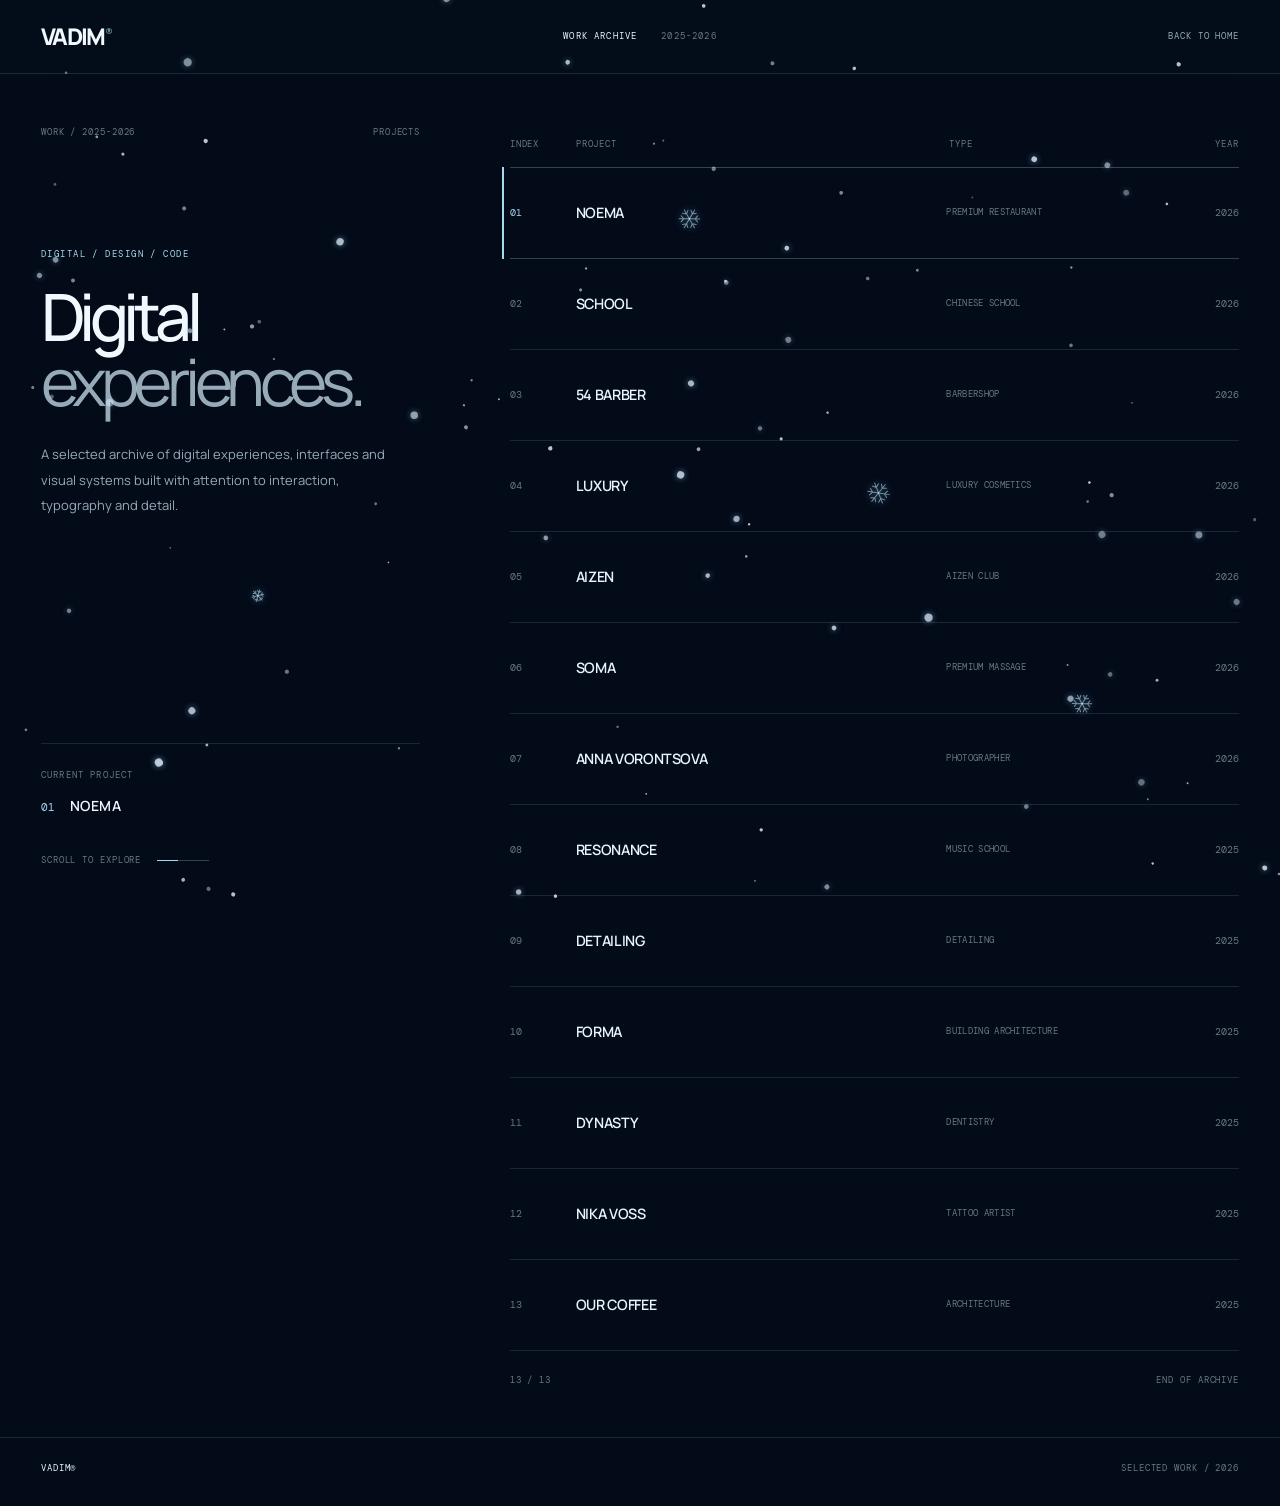
==== portfolio.html @ 7bda6023 "Initial portfolio upload" ====
<!doctype html>
<html lang="en">
	<head>
		<meta charset="UTF-8" />
		<meta name="viewport" content="width=device-width, initial-scale=1.0" />
		<meta name="description" content="VADIM — selected digital work archive." />
		<meta name="theme-color" content="#061224" />
		<title>VADIM — Work Archive</title>
		<link rel="stylesheet" href="./css/portfolio.css" />
		<link rel="stylesheet" href="./css/ice.css" />
		<link
			rel="shortcut icon"
			href="./icons/favicon-02.png"
			type="image/x-icon"
		/>
	</head>
	<body>
		<header class="work-header">
			<a href="index.html" class="work-logo">VADIM<span>®</span></a>

			<div class="work-header__center">
				<span>WORK ARCHIVE</span>
				<span>2025-2026</span>
			</div>

			<a href="index.html#contact" class="work-header__back">BACK TO HOME</a>
		</header>

		<main class="work-layout">
			<aside class="work-sidebar">
				<div class="work-sidebar__top">
					<span>WORK / 2025-2026</span>
					<span>PROJECTS</span>
				</div>

				<div class="work-sidebar__main">
					<p class="work-sidebar__eyebrow">DIGITAL / DESIGN / CODE</p>

					<h1>
						Digital
						<span>experiences.</span>
					</h1>

					<p class="work-sidebar__description">
						A selected archive of digital experiences, interfaces and visual
						systems built with attention to interaction, typography and detail.
					</p>
				</div>

				<div class="work-sidebar__bottom">
					<div class="work-sidebar__current">
						<span class="work-sidebar__current-label">CURRENT PROJECT</span>

						<div class="work-sidebar__current-project">
							<span class="work-sidebar__current-number">01</span>
							<span class="work-sidebar__current-name">NOEMA</span>
						</div>
					</div>

					<div class="work-sidebar__scroll">
						<span>SCROLL TO EXPLORE</span>
						<span class="work-sidebar__scroll-line"></span>
					</div>
				</div>
			</aside>

			<section class="work-content" aria-label="Selected projects">
				<div class="work-content__header">
					<span>INDEX</span>
					<span>PROJECT</span>
					<span>TYPE</span>
					<span>YEAR</span>
				</div>

				<div class="work-list">
					<article
						class="work-item is-active"
						data-number="01"
						data-name="NOEMA"
						data-type="PREMIUM RESTAURANT"
						data-year="2026"
						data-images="./images/NOEMA/NOEMA-01.webp|./images/NOEMA/NOEMA-02.webp|./images/NOEMA/NOEMA-03.webp|./images/NOEMA/NOEMA-04.webp|./images/NOEMA/NOEMA-05.webp|./images/NOEMA/NOEMA-06.webp|./images/NOEMA/NOEMA-07.webp|./images/NOEMA/NOEMA-08.webp"
						role="button"
						tabindex="0"
						aria-label="Open project: NOEMA"
					>
						<span class="work-item__index">01</span>
						<span class="work-item__project">NOEMA</span>
						<span class="work-item__type">PREMIUM RESTAURANT</span>
						<span class="work-item__year">2026</span>
					</article>

					<article
						class="work-item"
						data-number="02"
						data-name="SCHOOL"
						data-type="CHINESE SCHOOL"
						data-year="2026"
						data-images="./images/School/CHINESE-01.webp|./images/School/CHINESE-02.webp|./images/School/CHINESE-03.webp|./images/School/CHINESE-04.webp|./images/School/CHINESE-05.webp|./images/School/CHINESE-06.webp|./images/School/CHINESE-07.webp|./images/School/CHINESE-08.webp|./images/School/CHINESE-09.webp|"
						role="button"
						tabindex="0"
						aria-label="Open project: SCHOOL"
					>
						<span class="work-item__index">02</span>
						<span class="work-item__project">SCHOOL</span>
						<span class="work-item__type">CHINESE SCHOOL</span>
						<span class="work-item__year">2026</span>
					</article>

					<article
						class="work-item"
						data-number="03"
						data-name="54 BARBER"
						data-type="BARBERSHOP"
						data-year="2026"
						data-images="./images/54-BARBER/BARBER-01.webp|./images/54-BARBER/BARBER-02.webp|./images/54-BARBER/BARBER-03.webp|./images/54-BARBER/BARBER-04.webp|./images/54-BARBER/BARBER-05.webp|./images/54-BARBER/BARBER-06.webp"
						role="button"
						tabindex="0"
						aria-label="Open project: 54 BARBER"
					>
						<span class="work-item__index">03</span>
						<span class="work-item__project">54 BARBER</span>
						<span class="work-item__type">BARBERSHOP</span>
						<span class="work-item__year">2026</span>
					</article>

					<article
						class="work-item"
						data-number="04"
						data-name="LUXURY"
						data-type="LUXURY COSMETICS"
						data-year="2026"
						data-images="./images/Luxury/Luxury-01.webp|./images/Luxury/Luxury-03.webp|./images/Luxury/Luxury-06.webp|./images/Luxury/Luxury-07.webp|./images/Luxury/Luxury-08.webp|./images/Luxury/Luxury-09.webp|"
						role="button"
						tabindex="0"
						aria-label="Open project: LUXURY"
					>
						<span class="work-item__index">04</span>
						<span class="work-item__project">LUXURY</span>
						<span class="work-item__type">LUXURY COSMETICS</span>
						<span class="work-item__year">2026</span>
					</article>

					<article
						class="work-item"
						data-number="05"
						data-name="AIZEN"
						data-type="AIZEN CLUB"
						data-year="2026"
						data-images="./images/Aizen/aizen-01.webp|./images/Aizen/aizen-02.webp|./images/Aizen/aizen-03.webp|./images/Aizen/aizen-04.webp|./images/Aizen/aizen-05.webp|./images/Aizen/aizen-06.webp|./images/Aizen/aizen-07.jpeg|./images/Aizen/aizen-08.webp|"
						role="button"
						tabindex="0"
						aria-label="Open project: AIZEN"
					>
						<span class="work-item__index">05</span>
						<span class="work-item__project">AIZEN</span>
						<span class="work-item__type">AIZEN CLUB</span>
						<span class="work-item__year">2026</span>
					</article>

					<article
						class="work-item"
						data-number="06"
						data-name="SOMA"
						data-type="PREMIUM MASSAGE"
						data-year="2026"
						data-images="./images/SOMA/SOMA-01.webp|./images/SOMA/SOMA-02.webp|./images/SOMA/SOMA-03.webp|./images/SOMA/SOMA-04.webp|./images/SOMA/SOMA-05.webp|./images/SOMA/SOMA-06.webp"
						role="button"
						tabindex="0"
						aria-label="Open project: SOMA"
					>
						<span class="work-item__index">06</span>
						<span class="work-item__project">SOMA</span>
						<span class="work-item__type">PREMIUM MASSAGE</span>
						<span class="work-item__year">2026</span>
					</article>

					<article
						class="work-item"
						data-number="07"
						data-name="Anna Vorontsova"
						data-type="PHOTOGRAPHER"
						data-year="2026"
						data-images="./images/Anna/Anna-01.webp|./images/Anna/Anna-02.webp|./images/Anna/Anna-03.webp|./images/Anna/Anna-04.webp"
						role="button"
						tabindex="0"
						aria-label="Open project: Anna Vorontsova"
					>
						<span class="work-item__index">07</span>
						<span class="work-item__project">ANNA VORONTSOVA</span>
						<span class="work-item__type">PHOTOGRAPHER</span>
						<span class="work-item__year">2026</span>
					</article>

					<article
						class="work-item"
						data-number="08"
						data-name="Resonance"
						data-type="MUSIC SCHOOL"
						data-year="2025"
						data-images="./images/Resonance/Resonance-01.webp|./images/Resonance/Resonance-02.webp|./images/Resonance/Resonance-03.webp|./images/Resonance/Resonance-04.webp|./images/Resonance/Resonance-05.webp|./images/Resonance/Resonance-06.webp|./images/Resonance/Resonance-07.webp|./images/Resonance/Resonance-08.webp|./images/Resonance/Resonance-09.webp"
						role="button"
						tabindex="0"
						aria-label="Open project: Resonance"
					>
						<span class="work-item__index">08</span>
						<span class="work-item__project">RESONANCE</span>
						<span class="work-item__type">MUSIC SCHOOL</span>
						<span class="work-item__year">2025</span>
					</article>

					<article
						class="work-item"
						data-number="09"
						data-name="DETAILING"
						data-type="DETAILING"
						data-year="2025"
						data-images="./images/detailing/detailing-01.webp|./images/detailing/detailing-02.webp|./images/detailing/detailing-03.webp|./images/detailing/detailing-04.webp|./images/detailing/detailing-05.webp"
						role="button"
						tabindex="0"
						aria-label="Open project: DETAILING"
					>
						<span class="work-item__index">09</span>
						<span class="work-item__project">DETAILING</span>
						<span class="work-item__type">DETAILING</span>
						<span class="work-item__year">2025</span>
					</article>

					<article
						class="work-item"
						data-number="10"
						data-name="FORMA"
						data-type="BUILDING ARCHITECTURE"
						data-year="2025"
						data-images="./images/Forma/forma-01.webp|./images/Forma/forma-02.webp|./images/Forma/forma-03.webp|./images/Forma/forma-04.webp|./images/Forma/forma-05.webp"
						role="button"
						tabindex="0"
						aria-label="Open project: FORMA"
					>
						<span class="work-item__index">10</span>
						<span class="work-item__project">FORMA</span>
						<span class="work-item__type">BUILDING ARCHITECTURE</span>
						<span class="work-item__year">2025</span>
					</article>

					<article
						class="work-item"
						data-number="11"
						data-name="DYNASTY"
						data-type="DENTISTRY"
						data-year="2025"
						data-images="./images/Dynasty/dynasty-01.webp|./images/Dynasty/dynasty-02.webp|./images/Dynasty/dynasty-03.webp|./images/Dynasty/dynasty-04.webp|./images/Dynasty/dynasty-05.webp|./images/Dynasty/dynasty-06.webp|./images/Dynasty/dynasty-07.webp"
						role="button"
						tabindex="0"
						aria-label="Open project: DYNASTY"
					>
						<span class="work-item__index">11</span>
						<span class="work-item__project">DYNASTY</span>
						<span class="work-item__type">DENTISTRY</span>
						<span class="work-item__year">2025</span>
					</article>

					<article
						class="work-item"
						data-number="12"
						data-name="Nika Voss"
						data-type="TATTOO ARTIST"
						data-year="2025"
						data-images="./images/Nika/Nika-01.webp|./images/Nika/Nika-02.webp|./images/Nika/Nika-03.webp|./images/Nika/Nika-04.webp|./images/Nika/Nika-05.webp"
						role="button"
						tabindex="0"
						aria-label="Open project: Nika Voss"
					>
						<span class="work-item__index">12</span>
						<span class="work-item__project">NIKA VOSS</span>
						<span class="work-item__type">TATTOO ARTIST</span>
						<span class="work-item__year">2025</span>
					</article>

					<article
						class="work-item"
						data-number="13"
						data-name="Coffee"
						data-type="OUR COFFEE"
						data-year="2025"
						data-images="./images/Coffee/Coffee-01.webp|./images/Coffee/Coffee-02.webp|./images/Coffee/Coffee-03.webp|./images/Coffee/Coffee-04.webp|./images/Coffee/Coffee-05.webp"
						role="button"
						tabindex="0"
						aria-label="Open project: Our Coffee"
					>
						<span class="work-item__index">13</span>
						<span class="work-item__project">OUR COFFEE</span>
						<span class="work-item__type">ARCHITECTURE</span>
						<span class="work-item__year">2025</span>
					</article>
				</div>

				<footer class="work-content__footer">
					<span>13 / 13</span>
					<span>END OF ARCHIVE</span>
				</footer>
			</section>
		</main>

		<div class="work-preview" aria-hidden="true">
			<div class="work-preview__image">
				<img id="work-preview-image" src="" alt="" />

				<div class="work-preview__counter">
					<span id="work-preview-current">01</span>
					<span>/</span>
					<span id="work-preview-total">08</span>
				</div>
			</div>

			<div class="work-preview__info">
				<span id="work-preview-number">01</span>
				<span id="work-preview-name">NOEMA</span>
			</div>
		</div>

		<div class="project-modal" aria-hidden="true">
			<div class="project-modal__backdrop"></div>

			<div
				class="project-modal__window"
				role="dialog"
				aria-modal="true"
				aria-labelledby="project-modal-title"
				tabindex="-1"
			>
				<button
					class="project-modal__close"
					type="button"
					aria-label="Close project"
				>
					<span></span>
					<span></span>
				</button>

				<div class="project-modal__top">
					<div class="project-modal__counter">01 / 13</div>

					<div class="project-modal__heading">
						<h2 class="project-modal__title" id="project-modal-title">NOEMA</h2>

						<div class="project-modal__meta">
							<span class="project-modal__type">PREMIUM RESTAURANT</span>
							<span class="project-modal__year">2026</span>
						</div>
					</div>
				</div>

				<div class="project-modal__image">
					<button
						class="project-modal__arrow project-modal__arrow--prev"
						type="button"
						aria-label="Previous image"
					>
						<svg viewBox="0 0 24 24" aria-hidden="true" focusable="false">
							<path d="m14.5 5-7 7 7 7" />
						</svg>
					</button>

					<div class="project-modal__image-loader">
						<span></span>
					</div>

					<img id="project-modal-image" src="" alt="" />

					<button
						class="project-modal__arrow project-modal__arrow--next"
						type="button"
						aria-label="Next image"
					>
						<svg viewBox="0 0 24 24" aria-hidden="true" focusable="false">
							<path d="m9.5 5 7 7-7 7" />
						</svg>
					</button>

					<div class="project-modal__image-index">01 / 08</div>
				</div>

				<div
					class="project-thumbs"
					id="project-thumbs"
					aria-label="Project images"
				></div>

				<div class="project-modal__bottom">
					<button
						class="project-modal__project-nav project-modal__prev"
						type="button"
						aria-label="Previous project"
					>
						<svg viewBox="0 0 24 24" aria-hidden="true" focusable="false">
							<path d="m14.5 5-7 7 7 7" />
						</svg>
						<span>PREVIOUS PROJECT</span>
					</button>

					<div class="project-modal__progress">
						<span></span>
					</div>

					<button
						class="project-modal__project-nav project-modal__next"
						type="button"
						aria-label="Next project"
					>
						<span>NEXT PROJECT</span>
						<svg viewBox="0 0 24 24" aria-hidden="true" focusable="false">
							<path d="m9.5 5 7 7-7 7" />
						</svg>
					</button>
				</div>
			</div>
		</div>

		<footer class="work-footer">
			<span>VADIM®</span>
			<span>SELECTED WORK / 2026</span>
		</footer>

		<script src="./js/portfolio.js"></script>
		<script src="./js/ice.js"></script>
	</body>
</html>
---- css/portfolio.css ----
@import url("https://fonts.googleapis.com/css2?family=DM+Mono:wght@400;500&family=Manrope:wght@400;500;600;700;800&display=swap");

:root {
	--bg: #061224;
	--bg-deep: #030a15;
	--panel: #09182b;
	--panel-light: #0d2037;
	--text: #e6f4fc;
	--muted: rgba(214, 238, 252, 0.48);
	--muted-strong: rgba(214, 238, 252, 0.7);
	--line: rgba(214, 238, 252, 0.12);
	--line-strong: rgba(214, 238, 252, 0.24);
	--ice: #a5d9ee;
	--ice-bright: #e3f8ff;
	--font-main: "Manrope", sans-serif;
	--font-mono: "DM Mono", monospace;
	--header-height: 74px;
	--page-gutter: clamp(18px, 3.2vw, 52px);
	--preview-x: 50vw;
	--preview-y: 50vh;
	--ease: cubic-bezier(0.22, 1, 0.36, 1);
}

* {
	box-sizing: border-box;
}

html {
	min-width: 320px;
	background: var(--bg);
	scroll-behavior: smooth;
	scrollbar-color: rgba(165, 217, 238, 0.3) var(--bg-deep);
	scrollbar-width: thin;
}

body {
	min-width: 320px;
	margin: 0;
	background:
		radial-gradient(
			ellipse at 80% 12%,
			rgba(64, 117, 163, 0.09),
			transparent 35%
		),
		var(--bg);
	color: var(--text);
	font-family: var(--font-main);
	font-size: 14px;
	font-weight: 400;
	line-height: 1.5;
	-webkit-font-smoothing: antialiased;
	text-rendering: optimizeLegibility;
}

body.modal-open {
	overflow: hidden;
}

body,
button,
a {
	-webkit-tap-highlight-color: transparent;
}

button,
input,
textarea,
select {
	font: inherit;
}

button {
	color: inherit;
}

button:focus-visible,
a:focus-visible,
.work-item:focus-visible {
	outline: 1px solid var(--ice);
	outline-offset: 5px;
}

a {
	color: inherit;
	text-decoration: none;
}

button {
	border: 0;
}

img {
	display: block;
	max-width: 100%;
}

::selection {
	background: rgba(165, 217, 238, 0.3);
	color: #fff;
}

::-webkit-scrollbar {
	width: 6px;
	height: 6px;
}

::-webkit-scrollbar-track {
	background: var(--bg-deep);
}

::-webkit-scrollbar-thumb {
	border-radius: 20px;
	background: rgba(165, 217, 238, 0.28);
}

::-webkit-scrollbar-thumb:hover {
	background: rgba(165, 217, 238, 0.48);
}

.work-header {
	position: sticky;
	z-index: 100;
	top: 0;
	display: grid;
	grid-template-columns: 1fr 1fr 1fr;
	align-items: center;
	min-height: var(--header-height);
	padding: 0 var(--page-gutter);
	border-bottom: 1px solid var(--line);
	background: rgba(4, 13, 26, 0.88);
	backdrop-filter: blur(20px);
	-webkit-backdrop-filter: blur(20px);
}

.work-logo {
	display: inline-flex;
	align-items: flex-start;
	width: fit-content;
	font-size: 23px;
	font-weight: 800;
	letter-spacing: -1.7px;
	line-height: 1;
}

.work-logo span {
	margin: 1px 0 0 2px;
	color: var(--ice);
	font-family: var(--font-mono);
	font-size: 10px;
	font-weight: 400;
	letter-spacing: 0;
}

.work-header__center {
	display: flex;
	justify-content: center;
	gap: 24px;
	color: var(--muted);
	font-family: var(--font-mono);
	font-size: 9px;
	letter-spacing: 0.13em;
	white-space: nowrap;
}

.work-header__center span:first-child {
	color: var(--text);
}

.work-header__back {
	justify-self: end;
	display: inline-flex;
	align-items: center;
	min-height: 38px;
	color: var(--muted-strong);
	font-family: var(--font-mono);
	font-size: 9px;
	letter-spacing: 0.1em;
	transition: color 220ms ease;
}

.work-header__back:hover {
	color: var(--ice-bright);
}

.work-layout {
	display: grid;
	grid-template-columns: minmax(300px, 0.78fr) minmax(0, 1.5fr);
	gap: clamp(38px, 7vw, 120px);
	width: 100%;
	max-width: 1800px;
	margin: 0 auto;
	padding: 0 var(--page-gutter);
}

.work-sidebar {
	position: sticky;
	top: calc(var(--header-height) + 1px);
	display: flex;
	flex-direction: column;
	align-self: start;
	justify-content: space-between;
	min-height: calc(100vh - var(--header-height));
	padding: clamp(26px, 4vw, 56px) 0 34px;
}

.work-sidebar__top {
	display: flex;
	justify-content: space-between;
	gap: 16px;
	color: var(--muted);
	font-family: var(--font-mono);
	font-size: 9px;
	letter-spacing: 0.1em;
}

.work-sidebar__main {
	margin: clamp(72px, 12vh, 150px) 0 auto;
	padding: 0 0 50px;
}

.work-sidebar__eyebrow {
	margin: 0 0 23px;
	color: var(--ice);
	font-family: var(--font-mono);
	font-size: 9px;
	letter-spacing: 0.16em;
}

.work-sidebar__main h1 {
	margin: 0;
	font-size: clamp(44px, 5.1vw, 78px);
	font-weight: 500;
	letter-spacing: -0.085em;
	line-height: 0.99;
}

.work-sidebar__main h1 span {
	display: block;
	color: var(--muted-strong);
	font-weight: 400;
}

.work-sidebar__description {
	max-width: 350px;
	margin: 29px 0 0;
	color: var(--muted-strong);
	font-size: 13px;
	line-height: 1.95;
}

.work-sidebar__bottom {
	display: flex;
	flex-direction: column;
	gap: 38px;
	margin-top: 40px;
}

.work-sidebar__current {
	padding-top: 18px;
	border-top: 1px solid var(--line);
}

.work-sidebar__current-label {
	color: var(--muted);
	font-family: var(--font-mono);
	font-size: 9px;
	letter-spacing: 0.13em;
}

.work-sidebar__current-project {
	display: flex;
	align-items: baseline;
	gap: 15px;
	margin-top: 12px;
}

.work-sidebar__current-number {
	color: var(--ice);
	font-family: var(--font-mono);
	font-size: 11px;
}

.work-sidebar__current-name {
	font-size: 14px;
	font-weight: 600;
	letter-spacing: 0.03em;
}

.work-sidebar__scroll {
	display: flex;
	align-items: center;
	gap: 16px;
	color: var(--muted);
	font-family: var(--font-mono);
	font-size: 9px;
	letter-spacing: 0.1em;
}

.work-sidebar__scroll-line {
	position: relative;
	display: block;
	width: 52px;
	height: 1px;
	overflow: hidden;
	background: var(--line-strong);
}

.work-sidebar__scroll-line::after {
	position: absolute;
	top: 0;
	left: 0;
	width: 40%;
	height: 100%;
	background: var(--ice);
	content: "";
	animation: scrollLine 2.6s ease-in-out infinite;
}

@keyframes scrollLine {
	0% {
		transform: translateX(-110%);
	}
	50% {
		transform: translateX(150%);
	}
	100% {
		transform: translateX(270%);
	}
}

.work-content {
	min-width: 0;
	padding-top: clamp(34px, 5vw, 66px);
}

.work-content__header {
	display: grid;
	grid-template-columns: 48px minmax(0, 1.4fr) minmax(115px, 0.9fr) 48px;
	align-items: center;
	gap: 18px;
	padding: 0 0 15px;
	border-bottom: 1px solid var(--line-strong);
	color: var(--muted);
	font-family: var(--font-mono);
	font-size: 9px;
	letter-spacing: 0.1em;
}

.work-content__header span:nth-child(3) {
	padding-left: 3px;
}

.work-content__header span:last-child {
	text-align: right;
}

.work-list {
	width: 100%;
}

.work-item {
	position: relative;
	display: grid;
	grid-template-columns: 48px minmax(0, 1.4fr) minmax(115px, 0.9fr) 48px;
	align-items: center;
	gap: 18px;
	min-height: 91px;
	padding: 18px 0;
	border-bottom: 1px solid var(--line);
	cursor: pointer;
	transition:
		padding 350ms var(--ease),
		border-color 250ms ease,
		background 250ms ease;
}

.work-item::before {
	position: absolute;
	top: -1px;
	bottom: -1px;
	left: calc(var(--page-gutter) * -0.18);
	width: 2px;
	background: var(--ice);
	content: "";
	opacity: 0;
	transform: scaleY(0.4);
	transition:
		opacity 300ms ease,
		transform 350ms var(--ease);
}

.work-item:hover,
.work-item.is-active {
	border-bottom-color: var(--line-strong);
}

.work-item:hover {
	padding-right: 5px;
	padding-left: 5px;
}

.work-item:hover::before,
.work-item.is-active::before {
	opacity: 1;
	transform: scaleY(1);
}

.work-item__index {
	color: var(--muted);
	font-family: var(--font-mono);
	font-size: 10px;
	font-variant-numeric: tabular-nums;
	transition: color 250ms ease;
}

.work-item__project {
	min-width: 0;
	overflow-wrap: anywhere;
	color: var(--text);
	font-size: clamp(13px, 1.12vw, 16px);
	font-weight: 600;
	letter-spacing: -0.025em;
	transition:
		color 250ms ease,
		transform 350ms var(--ease);
}

.work-item:hover .work-item__project {
	color: var(--ice-bright);
	transform: translateX(3px);
}

.work-item:hover .work-item__index,
.work-item.is-active .work-item__index {
	color: var(--ice);
}

.work-item__type {
	min-width: 0;
	color: var(--muted);
	font-family: var(--font-mono);
	font-size: 9px;
	letter-spacing: 0.035em;
	line-height: 1.7;
	overflow-wrap: anywhere;
}

.work-item__year {
	color: var(--muted);
	font-family: var(--font-mono);
	font-size: 10px;
	text-align: right;
	font-variant-numeric: tabular-nums;
}

.work-content__footer {
	display: flex;
	justify-content: space-between;
	gap: 20px;
	padding: 23px 0 30px;
	color: var(--muted);
	font-family: var(--font-mono);
	font-size: 9px;
	letter-spacing: 0.1em;
}

.work-preview {
	position: fixed;
	z-index: 80;
	top: 0;
	left: 0;
	width: min(340px, calc(100vw - 28px));
	padding: 9px;
	border: 1px solid rgba(199, 231, 247, 0.2);
	background: rgba(6, 18, 36, 0.94);
	box-shadow: 0 25px 80px rgba(0, 0, 0, 0.3);
	pointer-events: none;
	opacity: 0;
	visibility: hidden;
	transform: translate3d(var(--preview-x), var(--preview-y), 0) scale(0.97);
	transform-origin: top left;
	transition:
		opacity 200ms ease,
		visibility 200ms ease,
		transform 250ms var(--ease);
	will-change: transform;
}

.work-preview.is-visible {
	opacity: 1;
	visibility: visible;
	transform: translate3d(var(--preview-x), var(--preview-y), 0) scale(1);
}

.work-preview__image {
	position: relative;
	height: 190px;
	overflow: hidden;
	background:
		linear-gradient(145deg, rgba(104, 167, 203, 0.12), transparent),
		var(--panel);
}

.work-preview__image img {
	width: 100%;
	height: 100%;
	object-fit: cover;
	filter: saturate(0.82);
	transition:
		opacity 220ms ease,
		transform 700ms var(--ease);
}

.work-preview.is-visible .work-preview__image img {
	transform: scale(1.025);
}

.work-preview__counter {
	position: absolute;
	right: 10px;
	bottom: 10px;
	display: flex;
	gap: 7px;
	padding: 7px 9px;
	border: 1px solid rgba(255, 255, 255, 0.16);
	background: rgba(3, 10, 21, 0.7);
	color: var(--text);
	font-family: var(--font-mono);
	font-size: 9px;
	backdrop-filter: blur(10px);
}

.work-preview__counter span:nth-child(2) {
	color: var(--muted);
}

.work-preview__info {
	display: flex;
	justify-content: space-between;
	gap: 16px;
	padding: 13px 3px 5px;
	color: var(--muted-strong);
	font-family: var(--font-mono);
	font-size: 9px;
	letter-spacing: 0.08em;
}

.work-preview__info span:first-child {
	color: var(--ice);
}

.project-modal {
	position: fixed;
	z-index: 500;
	inset: 0;
	display: flex;
	align-items: center;
	justify-content: center;
	padding: clamp(12px, 3vw, 34px);
	visibility: hidden;
	opacity: 0;
	pointer-events: none;
	transition:
		opacity 280ms ease,
		visibility 280ms ease;
}

.project-modal.is-open {
	visibility: visible;
	opacity: 1;
	pointer-events: auto;
}

.project-modal__backdrop {
	position: absolute;
	inset: 0;
	background: rgba(1, 7, 16, 0.88);
	backdrop-filter: blur(18px);
	-webkit-backdrop-filter: blur(18px);
}

.project-modal__window {
	position: relative;
	z-index: 1;
	display: flex;
	flex-direction: column;
	width: min(1120px, 100%);
	max-height: calc(100dvh - 48px);
	padding: clamp(18px, 3vw, 32px);
	overflow: auto;
	border: 1px solid var(--line-strong);
	background:
		radial-gradient(
			ellipse at 50% 0,
			rgba(63, 119, 163, 0.12),
			transparent 48%
		),
		#071426;
	box-shadow: 0 35px 120px rgba(0, 0, 0, 0.4);
	overscroll-behavior: contain;
	transform: translateY(18px) scale(0.99);
	transition: transform 450ms var(--ease);
	scrollbar-color: rgba(165, 217, 238, 0.25) transparent;
}

.project-modal.is-open .project-modal__window {
	transform: translateY(0) scale(1);
}

.project-modal__close {
	position: absolute;
	z-index: 5;
	top: 22px;
	right: 22px;
	display: grid;
	width: 40px;
	height: 40px;
	place-items: center;
	border: 1px solid var(--line-strong);
	border-radius: 50%;
	background: rgba(255, 255, 255, 0.025);
	cursor: pointer;
	transition:
		background 220ms ease,
		border-color 220ms ease,
		transform 300ms var(--ease);
}

.project-modal__close:hover {
	border-color: rgba(226, 248, 255, 0.6);
	background: rgba(165, 217, 238, 0.1);
	transform: rotate(90deg);
}

.project-modal__close span {
	position: absolute;
	width: 13px;
	height: 1px;
	background: var(--text);
}

.project-modal__close span:first-child {
	transform: rotate(45deg);
}

.project-modal__close span:last-child {
	transform: rotate(-45deg);
}

.project-modal__top {
	display: grid;
	grid-template-columns: 90px minmax(0, 1fr);
	gap: 22px;
	align-items: start;
	padding: 2px 62px 24px 0;
}

.project-modal__counter {
	padding-top: 8px;
	color: var(--ice);
	font-family: var(--font-mono);
	font-size: 10px;
	letter-spacing: 0.08em;
	font-variant-numeric: tabular-nums;
}

.project-modal__heading {
	min-width: 0;
}

.project-modal__title {
	margin: 0;
	color: var(--text);
	font-size: clamp(26px, 4vw, 47px);
	font-weight: 500;
	letter-spacing: -0.065em;
	line-height: 1.05;
	overflow-wrap: anywhere;
}

.project-modal__meta {
	display: flex;
	flex-wrap: wrap;
	gap: 10px 24px;
	margin-top: 13px;
	color: var(--muted);
	font-family: var(--font-mono);
	font-size: 9px;
	letter-spacing: 0.08em;
}

.project-modal__year {
	color: var(--muted-strong);
}

.project-modal__image {
	position: relative;
	display: flex;
	align-items: center;
	justify-content: center;
	width: 100%;
	height: clamp(280px, 52vh, 600px);
	min-height: 240px;
	overflow: hidden;
	border: 1px solid var(--line);
	background:
		radial-gradient(
			ellipse at 50% 45%,
			rgba(50, 98, 139, 0.14),
			transparent 65%
		),
		#040d1a;
	isolation: isolate;
}

.project-modal__image img {
	position: relative;
	z-index: 1;
	width: 100%;
	height: 100%;
	object-fit: contain;
	opacity: 0;
	transition: opacity 240ms ease;
	user-select: none;
	-webkit-user-drag: none;
}

.project-modal__image-loader {
	position: absolute;
	z-index: 2;
	top: 50%;
	left: 50%;
	display: grid;
	width: 34px;
	height: 34px;
	place-items: center;
	border: 1px solid var(--line-strong);
	border-radius: 50%;
	transform: translate(-50%, -50%);
	pointer-events: none;
}

.project-modal__image-loader span {
	width: 15px;
	height: 15px;
	border: 1px solid rgba(165, 217, 238, 0.25);
	border-top-color: var(--ice);
	border-radius: 50%;
	animation: modalSpinner 750ms linear infinite;
}

@keyframes modalSpinner {
	to {
		transform: rotate(360deg);
	}
}

.project-modal__arrow {
	position: absolute;
	z-index: 4;
	top: 50%;
	display: grid;
	width: 44px;
	height: 44px;
	place-items: center;
	border: 1px solid rgba(214, 238, 252, 0.24);
	border-radius: 50%;
	background: rgba(3, 10, 21, 0.65);
	color: var(--text);
	cursor: pointer;
	opacity: 0.82;
	transform: translateY(-50%);
	transition:
		opacity 220ms ease,
		background 220ms ease,
		border-color 220ms ease,
		transform 220ms ease;
	backdrop-filter: blur(12px);
	-webkit-backdrop-filter: blur(12px);
}

.project-modal__arrow:hover {
	border-color: rgba(226, 248, 255, 0.65);
	background: rgba(165, 217, 238, 0.14);
	opacity: 1;
}

.project-modal__arrow--prev {
	left: 16px;
}

.project-modal__arrow--prev:hover {
	transform: translate(-2px, -50%);
}

.project-modal__arrow--next {
	right: 16px;
}

.project-modal__arrow--next:hover {
	transform: translate(2px, -50%);
}

.project-modal__arrow svg,
.project-modal__project-nav svg {
	display: block;
	width: 19px;
	height: 19px;
	fill: none;
	stroke: currentColor;
	stroke-width: 1.35;
	stroke-linecap: round;
	stroke-linejoin: round;
}

.project-modal__image-index {
	position: absolute;
	z-index: 4;
	right: 14px;
	bottom: 14px;
	padding: 8px 10px;
	border: 1px solid rgba(214, 238, 252, 0.18);
	background: rgba(3, 10, 21, 0.75);
	color: var(--text);
	font-family: var(--font-mono);
	font-size: 9px;
	letter-spacing: 0.08em;
	font-variant-numeric: tabular-nums;
	backdrop-filter: blur(10px);
}

.project-thumbs {
	display: flex;
	gap: 9px;
	width: 100%;
	margin-top: 12px;
	padding: 1px 1px 5px;
	overflow-x: auto;
	overflow-y: hidden;
	scrollbar-width: thin;
	scroll-snap-type: x proximity;
}

.project-thumb {
	position: relative;
	flex: 0 0 clamp(78px, 11%, 116px);
	height: 75px;
	padding: 0;
	overflow: hidden;
	border: 1px solid var(--line);
	background: var(--panel);
	cursor: pointer;
	scroll-snap-align: start;
	opacity: 0.48;
	transition:
		opacity 220ms ease,
		border-color 220ms ease,
		transform 220ms ease;
}

.project-thumb:hover {
	opacity: 0.82;
}

.project-thumb.is-active {
	border-color: var(--ice);
	opacity: 1;
}

.project-thumb img {
	width: 100%;
	height: 100%;
	object-fit: cover;
	transition: transform 400ms var(--ease);
}

.project-thumb:hover img {
	transform: scale(1.06);
}

.project-thumb:focus-visible {
	outline-offset: -3px;
}

.project-modal__bottom {
	display: grid;
	grid-template-columns: minmax(0, 1fr) minmax(60px, 180px) minmax(0, 1fr);
	align-items: center;
	gap: 20px;
	margin-top: 25px;
	padding-top: 20px;
	border-top: 1px solid var(--line);
}

.project-modal__project-nav {
	display: inline-flex;
	align-items: center;
	gap: 11px;
	width: fit-content;
	max-width: 100%;
	padding: 5px 0;
	background: transparent;
	color: var(--muted-strong);
	cursor: pointer;
	font-family: var(--font-mono);
	font-size: 9px;
	letter-spacing: 0.075em;
	transition: color 220ms ease;
}

.project-modal__project-nav:hover {
	color: var(--ice-bright);
}

.project-modal__project-nav svg {
	flex: 0 0 auto;
	width: 17px;
	height: 17px;
	transition: transform 220ms ease;
}

.project-modal__prev:hover svg {
	transform: translateX(-3px);
}

.project-modal__next {
	justify-self: end;
	text-align: right;
}

.project-modal__next:hover svg {
	transform: translateX(3px);
}

.project-modal__progress {
	position: relative;
	width: 100%;
	height: 1px;
	overflow: hidden;
	background: var(--line-strong);
}

.project-modal__progress span {
	display: block;
	width: 7.69%;
	height: 100%;
	background: var(--ice);
	transition: width 350ms var(--ease);
}

.work-footer {
	display: flex;
	justify-content: space-between;
	gap: 20px;
	margin-top: 20px;
	padding: 24px var(--page-gutter) 30px;
	border-top: 1px solid var(--line);
	color: var(--muted);
	font-family: var(--font-mono);
	font-size: 9px;
	letter-spacing: 0.1em;
}

.work-footer span:first-child {
	color: var(--text);
}

@media (max-width: 1200px) {
	.work-layout {
		grid-template-columns: minmax(250px, 0.75fr) minmax(0, 1.4fr);
		gap: clamp(28px, 4vw, 58px);
	}

	.work-sidebar__main h1 {
		font-size: clamp(42px, 5vw, 62px);
	}

	.work-content__header,
	.work-item {
		grid-template-columns: 35px minmax(0, 1.3fr) minmax(95px, 0.9fr) 40px;
		gap: 12px;
	}

	.work-item__type {
		font-size: 8px;
	}

	.work-modal__window {
		width: 100%;
	}
}

@media (max-width: 900px) {
	:root {
		--header-height: 66px;
		--page-gutter: 24px;
	}

	.work-header {
		grid-template-columns: 1fr auto 1fr;
	}

	.work-header__center {
		gap: 12px;
		font-size: 8px;
	}

	.work-layout {
		grid-template-columns: 1fr;
		gap: 0;
	}

	.work-sidebar {
		position: relative;
		top: auto;
		min-height: auto;
		padding: 28px 0 24px;
	}

	.work-sidebar__main {
		margin: 62px 0 0;
		padding-bottom: 24px;
	}

	.work-sidebar__main h1 {
		font-size: clamp(44px, 8vw, 72px);
	}

	.work-sidebar__description {
		max-width: 480px;
	}

	.work-sidebar__bottom {
		display: grid;
		grid-template-columns: 1fr auto;
		align-items: end;
		gap: 24px;
		margin-top: 8px;
	}

	.work-sidebar__scroll {
		justify-content: flex-end;
	}

	.work-content {
		padding-top: 12px;
	}

	.work-content__header,
	.work-item {
		grid-template-columns: 42px minmax(0, 1.4fr) minmax(110px, 0.9fr) 48px;
		gap: 15px;
	}

	.work-item {
		min-height: 82px;
	}

	.work-preview {
		display: none;
	}
}

@media (max-width: 600px) {
	:root {
		--header-height: 62px;
		--page-gutter: 18px;
	}

	.work-header {
		grid-template-columns: 1fr auto;
		padding-right: var(--page-gutter);
		padding-left: var(--page-gutter);
	}

	.work-logo {
		font-size: 21px;
	}

	.work-header__center {
		display: none;
	}

	.work-header__back {
		min-height: 34px;
		font-size: 8px;
	}

	.work-sidebar {
		padding-top: 23px;
	}

	.work-sidebar__top {
		font-size: 8px;
	}

	.work-sidebar__main {
		margin-top: 56px;
	}

	.work-sidebar__eyebrow {
		margin-bottom: 18px;
		font-size: 8px;
	}

	.work-sidebar__main h1 {
		font-size: clamp(43px, 12vw, 66px);
	}

	.work-sidebar__description {
		margin-top: 22px;
		font-size: 12px;
		line-height: 1.85;
	}

	.work-sidebar__bottom {
		grid-template-columns: 1fr;
		gap: 20px;
	}

	.work-sidebar__scroll {
		justify-content: flex-start;
	}

	.work-content__header,
	.work-item {
		grid-template-columns: 28px minmax(0, 1fr) 42px;
		gap: 10px;
	}

	.work-content__header {
		font-size: 8px;
	}

	.work-content__header span:nth-child(3) {
		display: none;
	}

	.work-content__header span:last-child {
		grid-column: 3;
	}

	.work-item {
		min-height: 75px;
		padding: 15px 0;
	}

	.work-item__project {
		font-size: 12px;
	}

	.work-item__type {
		display: none;
	}

	.work-item__year {
		font-size: 9px;
	}

	.work-item__index {
		font-size: 9px;
	}

	.work-content__footer,
	.work-footer {
		font-size: 8px;
	}

	.project-modal {
		align-items: center;
		padding: 8px;
	}

	.project-modal__window {
		width: 100%;
		max-height: calc(100dvh - 16px);
		padding: 17px 13px 15px;
	}

	.project-modal__close {
		top: 13px;
		right: 13px;
		width: 35px;
		height: 35px;
	}

	.project-modal__top {
		grid-template-columns: 1fr;
		gap: 10px;
		padding: 2px 44px 18px 0;
	}

	.project-modal__counter {
		padding-top: 0;
		font-size: 9px;
	}

	.project-modal__title {
		font-size: clamp(27px, 8vw, 38px);
	}

	.project-modal__meta {
		gap: 8px 15px;
		margin-top: 10px;
		font-size: 8px;
	}

	.project-modal__image {
		height: min(48dvh, 440px);
		min-height: 210px;
	}

	.project-modal__arrow {
		width: 36px;
		height: 36px;
	}

	.project-modal__arrow--prev {
		left: 8px;
	}

	.project-modal__arrow--next {
		right: 8px;
	}

	.project-modal__arrow svg {
		width: 17px;
		height: 17px;
	}

	.project-modal__image-index {
		right: 8px;
		bottom: 8px;
		padding: 6px 8px;
		font-size: 8px;
	}

	.project-thumbs {
		gap: 7px;
		margin-top: 9px;
	}

	.project-thumb {
		flex-basis: 76px;
		height: 59px;
	}

	.project-modal__bottom {
		grid-template-columns: 1fr 1fr;
		gap: 14px;
		margin-top: 17px;
		padding-top: 15px;
	}

	.project-modal__progress {
		display: none;
	}

	.project-modal__project-nav {
		gap: 6px;
		font-size: 8px;
		letter-spacing: 0.02em;
	}

	.project-modal__project-nav svg {
		width: 15px;
		height: 15px;
	}

	.work-footer {
		margin-top: 12px;
		padding-top: 19px;
		padding-bottom: 22px;
	}
}

@media (prefers-reduced-motion: reduce) {
	*,
	*::before,
	*::after {
		scroll-behavior: auto !important;
		animation-duration: 0.01ms !important;
		animation-iteration-count: 1 !important;
		transition-duration: 0.01ms !important;
	}
}
---- css/ice.css ----
:root {
	--ice-50: #f1f9ff;
	--ice-100: #e6f4fc;
	--ice-200: #cfe9f8;
	--ice-300: #a9d8f0;
	--ice-400: #7cc3ea;
	--ice-500: #4a9fd0;
	--ice-600: #2f7fb0;
	--ice-800: #19394d;
	--night-900: #030a18;
	--night-800: #071326;
	--night-700: #0b1d36;
	--glow: 0 0 22px rgba(124, 195, 234, 0.55);
	--ice-icicles: url("data:image/svg+xml,%3Csvg xmlns='http://www.w3.org/2000/svg' viewBox='0 0 800 70' preserveAspectRatio='none'%3E%3Cdefs%3E%3ClinearGradient id='g' x1='0' y1='0' x2='0' y2='1'%3E%3Cstop offset='0' stop-color='%23e6f4fc'/%3E%3Cstop offset='.55' stop-color='%23bfe3f6'/%3E%3Cstop offset='1' stop-color='%237cc3ea'/%3E%3C/linearGradient%3E%3C/defs%3E%3Cpath d='M0 0 L0 6 L12 20 L24 6 L24 6 L37 58 L50 6 L50 6 L58 14 L65 6 L65 6 L85 46 L105 6 L105 6 L114 26 L122 6 L122 6 L138 14 L154 6 L154 6 L176 46 L197 6 L197 6 L207 14 L217 6 L217 6 L225 34 L233 6 L233 6 L246 14 L260 6 L260 6 L270 14 L281 6 L281 6 L296 34 L312 6 L312 6 L320 66 L327 6 L327 6 L343 14 L359 6 L359 6 L381 20 L403 6 L403 6 L420 58 L437 6 L437 6 L453 14 L469 6 L469 6 L485 46 L501 6 L501 6 L514 14 L527 6 L527 6 L538 14 L548 6 L548 6 L564 66 L579 6 L579 6 L588 26 L597 6 L597 6 L610 20 L624 6 L624 6 L640 14 L655 6 L655 6 L671 26 L687 6 L687 6 L702 66 L718 6 L718 6 L736 20 L753 6 L753 6 L762 46 L770 6 L770 6 L786 58 L802 6 L800 0 Z' fill='url(%23g)'/%3E%3C/svg%3E");
	--ice-drift: url("data:image/svg+xml,%3Csvg xmlns='http://www.w3.org/2000/svg' viewBox='0 0 800 44' preserveAspectRatio='none'%3E%3Cpath d='M0 44 L0 30 Q42 9 84 30 Q120 15 156 30 Q190 16 224 30 Q258 17 291 30 Q334 13 377 30 Q441 11 505 30 Q555 12 605 30 Q664 9 723 30 Q772 5 821 30 L800 44 Z' fill='%23e6f4fc'/%3E%3C/svg%3E");
	--ice-flake: url("data:image/svg+xml,%3Csvg xmlns='http://www.w3.org/2000/svg' viewBox='0 0 200 200' fill='none' stroke='%235aa8d6' stroke-width='2.2' stroke-linecap='round'%3E%3Cg transform='rotate(0 100 100)'%3E%3Cpath d='M100 100V12M100 62L82 44M100 62L118 44M100 38L88 26M100 38L112 26' /%3E%3C/g%3E%3Cg transform='rotate(60 100 100)'%3E%3Cpath d='M100 100V12M100 62L82 44M100 62L118 44M100 38L88 26M100 38L112 26' /%3E%3C/g%3E%3Cg transform='rotate(120 100 100)'%3E%3Cpath d='M100 100V12M100 62L82 44M100 62L118 44M100 38L88 26M100 38L112 26' /%3E%3C/g%3E%3Cg transform='rotate(180 100 100)'%3E%3Cpath d='M100 100V12M100 62L82 44M100 62L118 44M100 38L88 26M100 38L112 26' /%3E%3C/g%3E%3Cg transform='rotate(240 100 100)'%3E%3Cpath d='M100 100V12M100 62L82 44M100 62L118 44M100 38L88 26M100 38L112 26' /%3E%3C/g%3E%3Cg transform='rotate(300 100 100)'%3E%3Cpath d='M100 100V12M100 62L82 44M100 62L118 44M100 38L88 26M100 38L112 26' /%3E%3C/g%3E%3C/svg%3E");
}

html {
	scroll-behavior: smooth;
	background: var(--night-900);
}

body {
	background: var(--night-900);
	color: var(--ice-50);
	-webkit-font-smoothing: antialiased;
}

::selection {
	background: var(--ice-300);
	color: var(--night-700);
}

html {
	scrollbar-width: thin;
	scrollbar-color: var(--ice-400) var(--night-800);
}
::-webkit-scrollbar {
	width: 8px;
}
::-webkit-scrollbar-track {
	background: var(--night-800);
}
::-webkit-scrollbar-thumb {
	background: linear-gradient(var(--ice-300), var(--ice-500));
	border-radius: 8px;
}

.ice-progress {
	position: fixed;
	top: 0;
	left: 0;
	z-index: 100001;
	width: 100%;
	height: 2px;
	pointer-events: none;
	transform-origin: left;
	transform: scaleX(0);
	background: linear-gradient(90deg, var(--ice-200), var(--ice-400), #fff);
	box-shadow: var(--glow);
}

.hero__price,
.hero__collection {
	background: linear-gradient(180deg, #ffffff 35%, var(--ice-100) 100%);
	-webkit-background-clip: text;
	background-clip: text;
	-webkit-text-fill-color: transparent;
	color: transparent;
	padding-right: 0.12em;
	filter: drop-shadow(0 2px 16px rgba(3, 10, 24, 0.6));
}
.testimonials__title,
.services__title,
.contact__statement h2,
.header__menu-link strong,
.site-loader__name,
.case-study__title {
	background: linear-gradient(180deg, #ffffff 10%, var(--ice-300) 100%);
	-webkit-background-clip: text;
	background-clip: text;
	-webkit-text-fill-color: transparent;
	color: transparent;
}

.about__title,
.process__title {
	background: linear-gradient(
		180deg,
		var(--night-700) 30%,
		var(--ice-600) 120%
	);
	-webkit-background-clip: text;
	background-clip: text;
	-webkit-text-fill-color: transparent;
	color: transparent;
}

.site-loader {
	background:
		radial-gradient(
			ellipse at 50% 40%,
			rgba(74, 159, 208, 0.28),
			transparent 60%
		),
		var(--night-900);
}
.site-loader__role {
	color: var(--ice-300);
	letter-spacing: 0.32em;
}
.site-loader__flake {
	width: 54px;
	height: 54px;
	margin: 0 0 26px;
	opacity: 0;
	animation:
		iceFlakeIn 1.1s ease 0.1s forwards,
		iceSpin 14s linear infinite;
	filter: drop-shadow(0 0 12px rgba(124, 195, 234, 0.8));
}
.site-loader__bar {
	width: min(240px, 50vw);
	height: 1px;
	margin-top: 22px;
	background: rgba(207, 233, 248, 0.18);
	overflow: hidden;
}
.site-loader__bar::after {
	content: "";
	display: block;
	height: 100%;
	width: 100%;
	background: linear-gradient(90deg, transparent, var(--ice-200), transparent);
	transform: translateX(-100%);
	animation: iceBar 1.5s ease-in-out forwards;
}
@keyframes iceFlakeIn {
	from {
		opacity: 0;
		transform: scale(0.4) rotate(-90deg);
	}
	to {
		opacity: 1;
	}
}
@keyframes iceSpin {
	to {
		transform: rotate(360deg);
	}
}
@keyframes iceBar {
	to {
		transform: translateX(100%);
	}
}

.hero {
	background: var(--night-900);
}

.hero__background-image {
	transform: scale(1.04);
	animation: iceBreath 22s ease-in-out infinite alternate;
	will-change: transform;
}
@keyframes iceBreath {
	to {
		transform: scale(1.12) translate3d(-1.2%, -0.8%, 0);
	}
}

.hero__outro-overlay {
	display: block;
	position: absolute;
	inset: 0;
	z-index: 2;
	pointer-events: none;
	background:
		linear-gradient(
			180deg,
			rgba(3, 10, 24, 0.62) 0%,
			transparent 26%,
			transparent 58%,
			rgba(3, 10, 24, 0.75) 100%
		),
		radial-gradient(
			ellipse at 50% 45%,
			transparent 55%,
			rgba(3, 10, 24, 0.55) 100%
		);
}
.hero__frost {
	position: absolute;
	inset: 0;
	z-index: 3;
	pointer-events: none;
	box-shadow:
		inset 0 0 120px 20px rgba(207, 233, 248, 0.22),
		inset 0 0 12px 1px rgba(255, 255, 255, 0.35);
	-webkit-mask: radial-gradient(ellipse at 50% 50%, transparent 52%, #000 100%);
	mask: radial-gradient(ellipse at 50% 50%, transparent 52%, #000 100%);
	backdrop-filter: blur(1.5px);
}
.hero__kanji {
	position: absolute;
	z-index: 4;
	top: 50%;
	left: 32px;
	transform: translateY(-50%);
	writing-mode: vertical-rl;
	letter-spacing: 0.5em;
	font-size: 13px;
	color: var(--ice-200);
	opacity: 0.7;
	pointer-events: none;
	text-shadow: 0 0 14px rgba(124, 195, 234, 0.9);
	font-family: "Yu Mincho", "Hiragino Mincho ProN", "Noto Serif JP", serif;
}
.hero__kanji::before {
	content: "";
	display: block;
	width: 1px;
	height: 60px;
	margin: 0 auto 16px;
	background: linear-gradient(transparent, var(--ice-300));
}

.hero__caption,
.hero__product,
.hero__footer {
	color: var(--ice-50);
	text-shadow: 0 1px 14px rgba(3, 10, 24, 0.75);
}
.hero__symbol svg circle {
	stroke: var(--ice-100);
}
.hero__symbol span {
	font-size: 17px;
	text-shadow: var(--glow);
}

.hero__cursor {
	display: none !important;
}

.hero__view {
	background: linear-gradient(
		135deg,
		rgba(241, 249, 255, 0.95),
		rgba(169, 216, 240, 0.9)
	);
	color: var(--night-700);
	box-shadow:
		0 0 0 1px rgba(255, 255, 255, 0.6) inset,
		0 12px 60px rgba(74, 159, 208, 0.55),
		var(--glow);
	overflow: hidden;
}
.hero__view::after {
	content: "";
	position: absolute;
	inset: 0;
	background: linear-gradient(
		110deg,
		transparent 35%,
		rgba(255, 255, 255, 0.85) 50%,
		transparent 65%
	);
	transform: translateX(-120%);
	transition: transform 0.9s ease;
}
.hero__view:hover::after {
	transform: translateX(120%);
}

.header {
	background: linear-gradient(
		to bottom,
		rgba(7, 19, 38, 0.82),
		rgba(7, 19, 38, 0.35) 55%,
		transparent
	);
}
.header__logo,
.header__link,
.header__location {
	color: var(--ice-50);
}
.header__link::after {
	background: var(--ice-300);
	box-shadow: var(--glow);
}
.header__menu-button {
	border-color: rgba(207, 233, 248, 0.55);
	background: rgba(7, 19, 38, 0.45);
}
.header__menu-button:hover {
	box-shadow: var(--glow);
}
.header__menu-button.is-active {
	background: var(--ice-100);
}
.header__menu {
	background:
		radial-gradient(
			ellipse at 80% 10%,
			rgba(74, 159, 208, 0.28),
			transparent 55%
		),
		rgba(3, 10, 24, 0.95);
}
.header__menu-link:hover strong {
	text-shadow: 0 0 40px rgba(124, 195, 234, 0.6);
}

.work,
.services,
.testimonials,
.contact {
	position: relative;
}

#scroll-spacer,
.work {
	background: var(--night-800);
}
.work {
	background:
		radial-gradient(
			ellipse at 15% 0%,
			rgba(74, 159, 208, 0.16),
			transparent 50%
		),
		var(--night-800);
}
.services {
	background:
		radial-gradient(
			ellipse at 90% 20%,
			rgba(74, 159, 208, 0.18),
			transparent 55%
		),
		linear-gradient(180deg, var(--night-700), var(--night-800));
}
.testimonials {
	background: linear-gradient(180deg, var(--night-900), #05122a);
}
.contact {
	background:
		radial-gradient(
			ellipse at 50% 100%,
			rgba(74, 159, 208, 0.26),
			transparent 60%
		),
		var(--night-900);
}

.about,
.process {
	background:
		radial-gradient(
			ellipse at 85% 0%,
			rgba(124, 195, 234, 0.35),
			transparent 50%
		),
		radial-gradient(
			ellipse at 0% 100%,
			rgba(169, 216, 240, 0.45),
			transparent 55%
		),
		var(--ice-100);
	color: var(--night-700);
}
.about::after,
.process::after {
	content: "";
	position: absolute;
	z-index: 0;
	pointer-events: none;
	right: -120px;
	top: 12%;
	width: min(620px, 60vw);
	aspect-ratio: 1;
	background: var(--ice-flake) center / contain no-repeat;
	opacity: 0.1;
	animation: iceSpin 120s linear infinite;
}
.process::after {
	right: auto;
	left: -160px;
	top: auto;
	bottom: 6%;
	animation-direction: reverse;
}
.about > *,
.process > * {
	position: relative;
	z-index: 1;
}

.about::before,
.process::before {
	content: "";
	position: absolute;
	z-index: 2;
	left: 0;
	right: 0;
	top: -43px;
	height: 44px;
	background: var(--ice-drift) center bottom / 800px 44px repeat-x;
	pointer-events: none;
}

.services::before,
.testimonials::before {
	content: "";
	position: absolute;
	z-index: 3;
	left: 0;
	right: 0;
	top: -1px;
	height: 70px;
	background: var(--ice-icicles) left top / 800px 70px repeat-x;
	filter: drop-shadow(0 6px 14px rgba(124, 195, 234, 0.45));
	pointer-events: none;
}
.testimonials::before {
	background-position: 340px top;
	transform: scaleX(-1);
}

.work__top,
.services__top,
.testimonials__top,
.contact__top {
	border-image: linear-gradient(
			90deg,
			rgba(124, 195, 234, 0.6),
			transparent 70%
		)
		1;
}

.work__label span:first-child,
.services__label span:first-child,
.testimonials__label span:first-child,
.contact__label span:first-child {
	color: var(--ice-400);
	text-shadow: 0 0 12px rgba(124, 195, 234, 0.7);
}
.about__label span:first-child,
.process__label span:first-child {
	color: var(--ice-600);
}

.work__preview {
	background: var(--night-700);
	border: 1px solid rgba(169, 216, 240, 0.35);
	box-shadow:
		0 30px 90px rgba(3, 10, 24, 0.7),
		0 0 60px rgba(74, 159, 208, 0.22),
		inset 0 0 40px rgba(124, 195, 234, 0.1);
}
.work__preview-images {
	background: radial-gradient(
		circle at center,
		rgba(124, 195, 234, 0.22) 0%,
		rgba(124, 195, 234, 0.06) 40%,
		transparent 72%
	);
}
.work__preview-images::after {
	border-color: rgba(207, 233, 248, 0.4);
}
.work__preview-open:hover,
.work__all-projects:hover {
	box-shadow: var(--glow);
}

.about__status {
	background: var(--ice-500);
	box-shadow: 0 0 0 0 rgba(74, 159, 208, 0.6);
	animation: icePulse 2.4s ease-out infinite;
}
@keyframes icePulse {
	70% {
		box-shadow: 0 0 0 11px rgba(74, 159, 208, 0);
	}
	100% {
		box-shadow: 0 0 0 0 rgba(74, 159, 208, 0);
	}
}

.testimonial {
	background: rgba(11, 29, 54, 0.55);
	border: 1px solid rgba(169, 216, 240, 0.2);
	backdrop-filter: blur(10px);
	-webkit-backdrop-filter: blur(10px);
}
.testimonial:hover {
	background: rgba(25, 57, 77, 0.65);
	border-color: rgba(169, 216, 240, 0.7);
	box-shadow:
		0 0 40px rgba(74, 159, 208, 0.35),
		inset 0 0 30px rgba(207, 233, 248, 0.08);
}

.contact a:hover {
	text-shadow: 0 0 22px rgba(124, 195, 234, 0.8);
}

.contact-modal__dialog,
[class*="contact-modal"][class*="window"] {
	box-shadow:
		0 0 80px rgba(74, 159, 208, 0.3),
		0 30px 100px rgba(2, 10, 26, 0.8);
}
input:focus,
textarea:focus {
	border-color: var(--ice-300) !important;
	box-shadow: 0 0 0 3px rgba(124, 195, 234, 0.2) !important;
}

#ice-snow {
	position: fixed;
	inset: 0;
	z-index: 9000;
	width: 100%;
	height: 100%;
	pointer-events: none;
}

.ice-cursor,
.ice-cursor__ring {
	position: fixed;
	top: 0;
	left: 0;
	z-index: 100002;
	pointer-events: none;
	opacity: 0;
	transition: opacity 0.3s ease;
}
.ice-cursor.is-on,
.ice-cursor__ring.is-on {
	opacity: 1;
}
.ice-cursor {
	width: 26px;
	height: 26px;
	margin: -13px 0 0 -13px;
}
.ice-cursor svg {
	width: 100%;
	height: 100%;
	display: block;
	overflow: visible;
	filter: drop-shadow(0 0 6px rgba(190, 228, 250, 0.95))
		drop-shadow(0 0 16px rgba(74, 159, 208, 0.8));
	animation: iceSpin 9s linear infinite;
	transition: transform 0.3s ease;
}
.ice-cursor__ring {
	width: 46px;
	height: 46px;
	margin: -23px 0 0 -23px;
	border-radius: 50%;
	border: 1px solid rgba(207, 233, 248, 0.55);
	box-shadow: 0 0 18px rgba(124, 195, 234, 0.3) inset;
	transition:
		opacity 0.3s ease,
		width 0.3s ease,
		height 0.3s ease,
		margin 0.3s ease,
		background 0.3s ease,
		border-color 0.3s ease;
}
.ice-cursor__ring.is-hover {
	width: 74px;
	height: 74px;
	margin: -37px 0 0 -37px;
	background: rgba(124, 195, 234, 0.14);
	border-color: rgba(241, 249, 255, 0.9);
}
.ice-cursor.is-hover svg {
	transform: scale(1.35);
}
.ice-cursor.is-down svg {
	transform: scale(0.7);
}

@media (hover: hover) and (pointer: fine) {
	html.has-ice-cursor,
	html.has-ice-cursor *:not(input):not(textarea) {
		cursor: none !important;
	}
}

.ice-reveal {
	opacity: 0;
	filter: blur(10px);
	transition:
		opacity 1s ease,
		filter 1.1s ease;
}
.ice-reveal.ice-in {
	opacity: 1;
	filter: blur(0);
}

@media (prefers-reduced-motion: reduce) {
	.hero__background-image,
	.about::after,
	.process::after,
	.site-loader__flake,
	.ice-cursor svg,
	.about__status {
		animation: none !important;
	}
	.ice-reveal {
		opacity: 1;
		filter: none;
		transition: none;
	}
	#ice-snow {
		display: none;
	}
}

@media (max-width: 700px) {
	.hero__price {
		font-size: clamp(38px, 12.5vw, 64px);
	}
	.hero__kanji {
		display: none;
	}
	.about::before,
	.process::before {
		top: -29px;
		height: 30px;
		background-size: 520px 30px;
	}
	.services::before,
	.testimonials::before {
		height: 46px;
		background-size: 520px 46px;
	}
}

.hero__product {
	display: flex;
	flex-direction: column;
	align-items: flex-start;
}
.hero__product-top {
	align-self: stretch;
	width: 100%;
}
.hero__price {
	width: max-content;
	max-width: none;
}
.hero__collection {
	width: max-content;
	max-width: 100%;
}
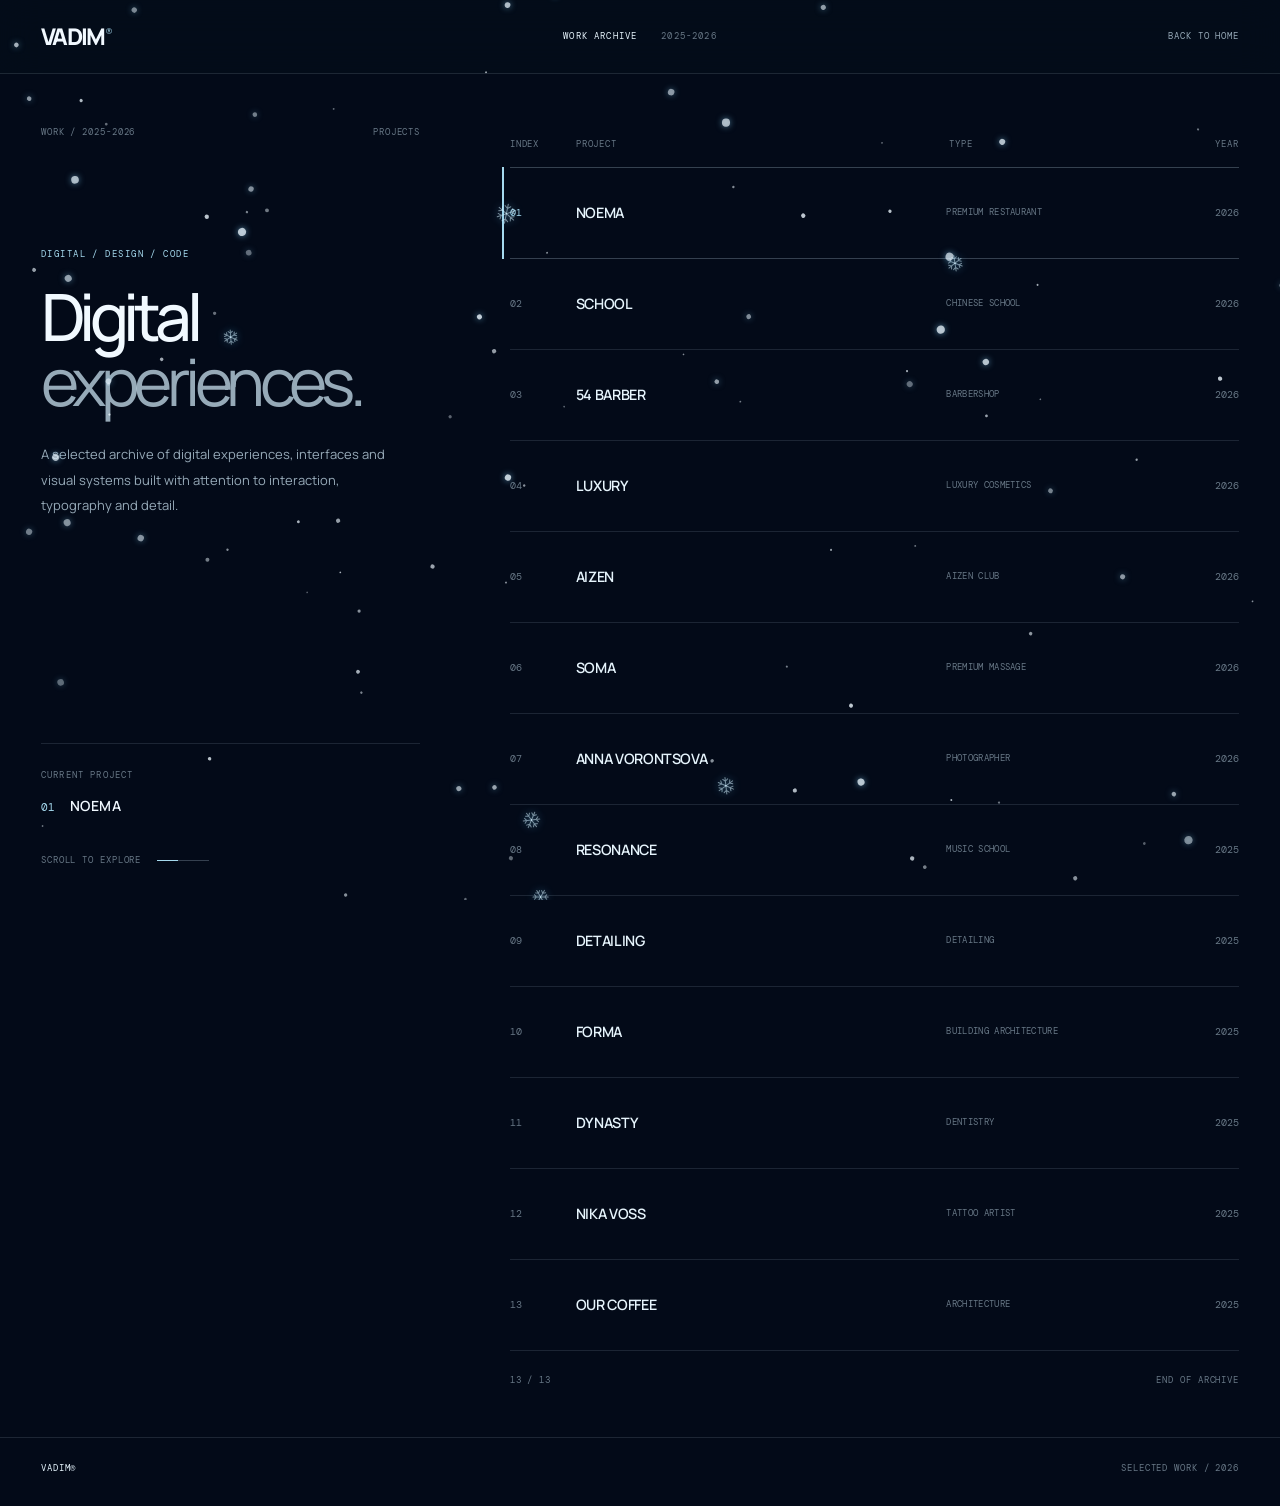
==== commit 5e56b0a4: "Update portfolio.html" ====
--- a/portfolio.html
+++ b/portfolio.html
@@ -198,7 +198,7 @@
 						data-name="Resonance"
 						data-type="MUSIC SCHOOL"
 						data-year="2025"
-						data-images="./images/Resonance/Resonance-01.webp|./images/Resonance/Resonance-02.webp|./images/Resonance/Resonance-03.webp|./images/Resonance/Resonance-04.webp|./images/Resonance/Resonance-05.webp|./images/Resonance/Resonance-06.webp|./images/Resonance/Resonance-07.webp|./images/Resonance/Resonance-08.webp|./images/Resonance/Resonance-09.webp"
+						data-images="./images/Resonance/resonance-01.webp|./images/Resonance/resonance-02.webp|./images/Resonance/resonance-03.webp|./images/Resonance/resonance-04.webp|./images/Resonance/resonance-05.webp|./images/Resonance/resonance-06.webp|./images/Resonance/resonance-07.webp|./images/Resonance/resonance-08.webp|./images/Resonance/resonance-09.webp"
 						role="button"
 						tabindex="0"
 						aria-label="Open project: Resonance"
